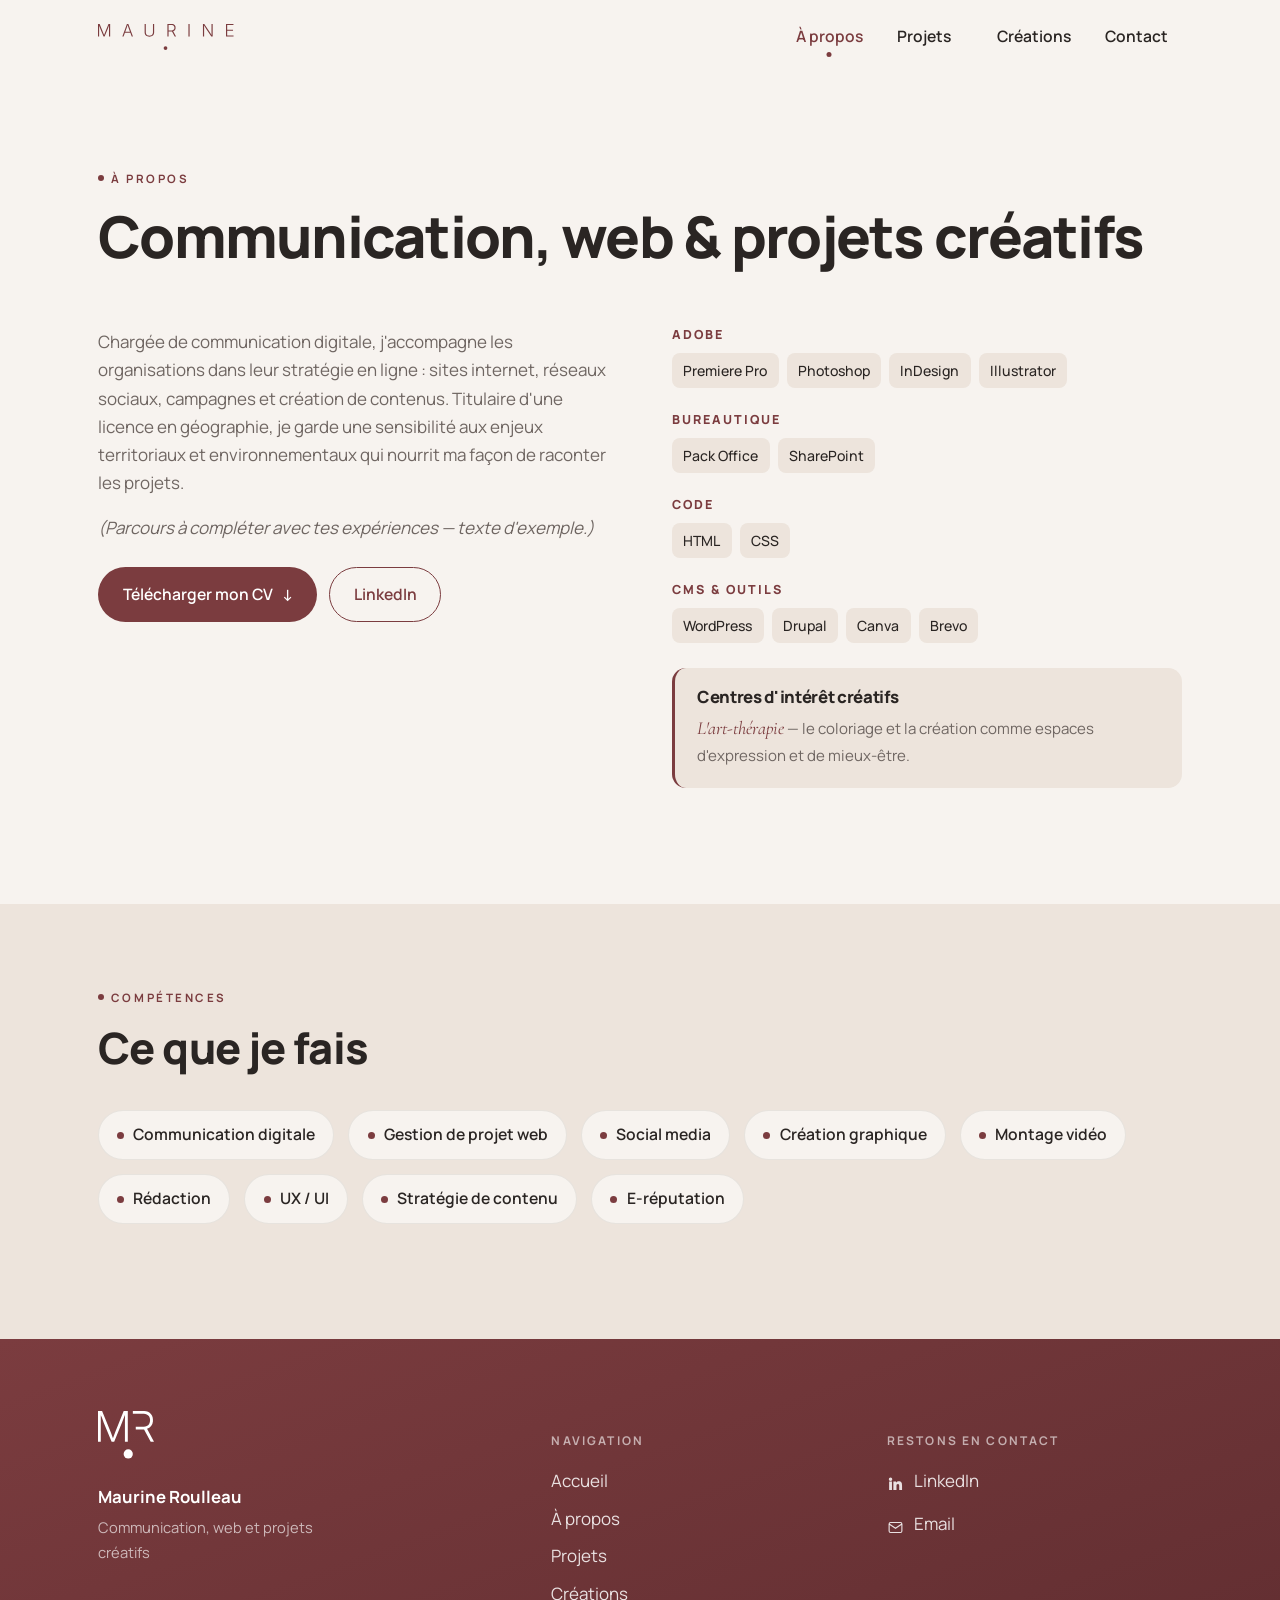
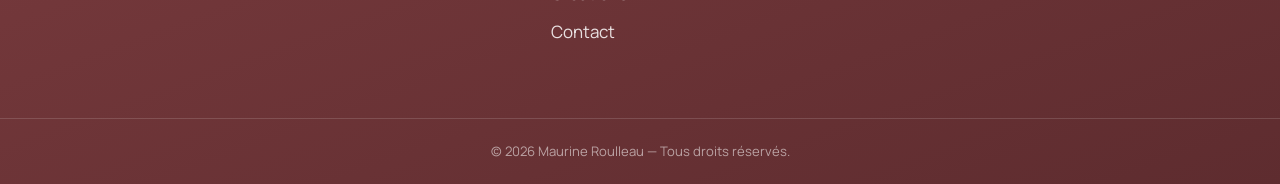
==== apropos.html @ 630b0092 "Add files via upload" ====
<!DOCTYPE html>
<html lang="fr">
<head>
<meta charset="UTF-8">
<meta name="viewport" content="width=device-width, initial-scale=1.0">
<title>À propos — Maurine Roulleau</title>
<meta name="description" content="Parcours, compétences et outils de Maurine Roulleau.">
<link rel="preconnect" href="https://fonts.googleapis.com">
<link rel="preconnect" href="https://fonts.gstatic.com" crossorigin>
<link href="https://fonts.googleapis.com/css2?family=Manrope:wght@300;400;500;600;700;800&family=Cormorant+Garamond:ital,wght@0,500;1,400;1,500&display=swap" rel="stylesheet">
<link rel="stylesheet" href="assets/css/style.css">
</head>
<body data-page="apropos">
<header class="site">
  <nav class="nav" aria-label="Navigation principale">
    <a href="index.html" class="brand" aria-label="Maurine — accueil"><svg viewBox="0 0 778.06 149.21" role="img" aria-label="MAURINE"><g fill="currentColor"><circle cx="387.48" cy="138.43" r="10.77"/><path d="M63.1,21.96c0-4.61.43-8.37.01-12.86l-6.09,16.22-19.09,46.55c-2.04.32-3.88.22-6.01.07L13.21,26.83c-2.31-5.57-3.68-11.05-6.67-16.63l-.02,61.71c-2.16.23-4.16.18-6.52.04V.16C3.19-.07,6.3-.03,9.58.14l20.83,51.1,4.61,12.42,5.9-15.91L60.2.08l9.63.04v71.8c-2.27.22-4.28.15-6.71.05l-.02-50.01Z"/><path d="M658.2,71.86c-2.7.36-5.13.14-7.91.12l-27.12-40.26-14.26-22.41c-.4,5.56.21,10.24.21,15.5v47.1c-2.24.23-4.23.12-6.81.07l-.02-71.84c2.67-.22,5.07-.15,7.83-.03l30.77,45.88c3.82,5.7,7.13,11,10.74,17.07l-.28-18.45.04-44.45c2.28-.22,4.43-.2,6.8,0v71.71Z"/><path d="M185.76,50.72l-31.23-.07-7.76,21.35c-2.47.03-4.64.18-7.1-.1L166.04.07l8.04.09,26.5,71.77-7.09.08-7.73-21.29ZM183.48,44.52l-7.95-21.99-5.53-16.52-5.93,17.92-7.36,20.64,26.78-.05Z"/><path d="M315.56.21c2.22-.36,4.26-.15,6.74-.11l-.03,48.08c0,10.29-6.14,19.08-15.68,22.83-7.45,2.93-15.84,2.92-23.29,0-9.57-3.74-15.71-12.51-15.72-22.84l-.02-48.09c2.51-.06,4.53-.14,6.78.05l.11,48c.02,8.51,5.72,15.5,13.75,17.72,4.5,1.24,8.99,1.25,13.49,0,8.03-2.21,13.73-9.22,13.75-17.73l.11-47.93Z"/><path d="M775.02,38.71l-33.5.07-.05,27.07,36.46.13c.16,2.07.18,3.9,0,6.05h-43.21s-.04-71.99-.04-71.99h42.79c.13,2.19.14,4.03-.03,6.06l-35.99.11.05,26.34,33.48.04c.18,1.97.15,3.75.02,6.11Z"/><rect x="519.04" y=".04" width="6.76" height="72"/><path d="M447.89,71.92c-2.95.22-5.18.15-7.77.02l-15.52-28.83-19.41-.05-.12,28.89c-2.25.17-4.26.13-6.73.03l-.02-71.91,26.69.13c6.37.03,12.13,2.79,16.07,7.57,3.73,4.79,4.8,10.61,4.29,16.61-.7,8.21-5.84,14.81-13.77,17.35l16.3,30.2ZM436.59,30.25c3.05-5.77,2.85-12.46-.39-17.88-2.83-3.91-7.2-6.09-12.09-6.12l-19-.1v30.71s19.02-.07,19.02-.07c5.04-.02,9.59-2.26,12.46-6.55Z"/></g></svg></a>
    <ul class="nav-links" id="navLinks">
      <li><a class="nav-link active" href="apropos.html">À propos</a></li>
      <li class="has-mega"><a class="nav-link" href="projets.html" aria-haspopup="true">Projets <span class="caret"></span></a><div class="mega" role="menu" aria-label="Catégories de projets"><div class="mega-grid">
<a class="mega-item" href="projets.html#tag=web" role="menuitem"><span class="ic"><svg viewBox="0 0 24 24"><rect x="3" y="4" width="18" height="16" rx="2"/><path d="M3 9h18M7 6.5h.01"/></svg></span><h4>Web</h4><p>Sites internet, refontes, maquettes, audits…</p></a>
<a class="mega-item" href="projets.html#tag=comm" role="menuitem"><span class="ic"><svg viewBox="0 0 24 24"><path d="M4 5h16v11H8l-4 4V5z"/></svg></span><h4>Communication</h4><p>Campagnes, stratégie, projets institutionnels…</p></a>
<a class="mega-item" href="projets.html#tag=social" role="menuitem"><span class="ic"><svg viewBox="0 0 24 24"><circle cx="9" cy="8" r="3"/><path d="M3 20c0-3.3 2.7-6 6-6s6 2.7 6 6"/><circle cx="17.5" cy="8.5" r="2.2"/><path d="M17.5 13.3c2.3 0 4.2 1.9 4.2 4.2"/></svg></span><h4>Social media</h4><p>Gestion des réseaux, contenus, animation…</p></a>
<a class="mega-item" href="projets.html#tag=branding" role="menuitem"><span class="ic"><svg viewBox="0 0 24 24"><path d="M4 20c1.5-3 3-4 5-4 2.5 0 3-2 3-4l7-7-2-2-7 7c-2 0-4 .5-4 3 0 2-1 3.5-4 5z"/></svg></span><h4>Branding</h4><p>Identité visuelle, logos, chartes…</p></a>
<a class="mega-item" href="projets.html#tag=video" role="menuitem"><span class="ic"><svg viewBox="0 0 24 24"><rect x="3" y="5" width="18" height="14" rx="2"/><path d="M10 9l5 3-5 3z" fill="currentColor" stroke="none"/></svg></span><h4>Vidéo</h4><p>Montage, captation, tutoriels…</p></a>
<a class="mega-item" href="projets.html#tag=recherche" role="menuitem"><span class="ic"><svg viewBox="0 0 24 24"><path d="M4 5c2-1 4-1 6 0v14c-2-1-4-1-6 0zM20 5c-2-1-4-1-6 0v14c2-1 4-1 6 0z"/></svg></span><h4>Recherche</h4><p>Projets universitaires, expérimentations…</p></a>
<a class="mega-item" href="projets.html#tag=event" role="menuitem"><span class="ic"><svg viewBox="0 0 24 24"><rect x="3" y="5" width="18" height="16" rx="2"/><path d="M3 9h18M8 3v4M16 3v4"/></svg></span><h4>Event</h4><p>Événements, logistique, coordination…</p></a>
<div class="mega-all"><a href="projets.html">Voir tous les projets <span class="arrow">→</span></a></div>
</div></div></li>
      <li><a class="nav-link" href="creations.html">Créations</a></li>
      <li><a class="nav-link" href="contact.html">Contact</a></li>
    </ul>
    <button class="burger" id="burger" aria-label="Ouvrir le menu" aria-expanded="false"><svg viewBox="0 0 24 24" fill="none" stroke="currentColor" stroke-width="1.8"><path d="M4 7h16M4 12h16M4 17h16"/></svg></button>
  </nav>
</header>
<main>
<section class="page-head wrap">
  <div class="reveal"><p class="eyebrow">À propos</p><h1>Communication, web &amp; projets créatifs</h1></div>
</section>
<section class="section" style="padding-top:clamp(24px,4vw,40px)">
  <div class="wrap about about-grid">
    <div class="bio reveal">
      <p>Chargée de communication digitale, j'accompagne les organisations dans leur stratégie en ligne : sites internet, réseaux sociaux, campagnes et création de contenus. Titulaire d'une licence en géographie, je garde une sensibilité aux enjeux territoriaux et environnementaux qui nourrit ma façon de raconter les projets.</p>
      <p><em>(Parcours à compléter avec tes expériences — texte d'exemple.)</em></p>
      <div class="about-cta">
        <a href="cv-maurine-roulleau.pdf" class="btn" download>Télécharger mon CV <span class="arrow">↓</span></a>
        <a href="https://www.linkedin.com/" target="_blank" rel="noopener" class="btn btn--ghost">LinkedIn</a>
      </div>
    </div>
    <div class="tools reveal">
      <div class="tool-block"><h4>Adobe</h4><div class="tool-list"><span class="tool">Premiere Pro</span><span class="tool">Photoshop</span><span class="tool">InDesign</span><span class="tool">Illustrator</span></div></div>
      <div class="tool-block"><h4>Bureautique</h4><div class="tool-list"><span class="tool">Pack Office</span><span class="tool">SharePoint</span></div></div>
      <div class="tool-block"><h4>Code</h4><div class="tool-list"><span class="tool">HTML</span><span class="tool">CSS</span></div></div>
      <div class="tool-block"><h4>CMS &amp; outils</h4><div class="tool-list"><span class="tool">WordPress</span><span class="tool">Drupal</span><span class="tool">Canva</span><span class="tool">Brevo</span></div></div>
      <div class="interest"><h4>Centres d'intérêt créatifs</h4><p><span class="serif">L'art-thérapie</span> — le coloriage et la création comme espaces d'expression et de mieux-être.</p></div>
    </div>
  </div>
</section>
<section class="section" style="background:var(--beige);padding-top:clamp(48px,6vw,80px)">
  <div class="wrap on-beige">
    <div class="reveal"><p class="eyebrow">Compétences</p><div class="sec-head"><h2>Ce que je fais</h2></div></div>
    <div class="skill-grid reveal">
      <span class="skill">Communication digitale</span><span class="skill">Gestion de projet web</span>
      <span class="skill">Social media</span><span class="skill">Création graphique</span>
      <span class="skill">Montage vidéo</span><span class="skill">Rédaction</span>
      <span class="skill">UX / UI</span><span class="skill">Stratégie de contenu</span><span class="skill">E-réputation</span>
    </div>
  </div>
</section>
</main>
<footer class="site foot">
  <div class="wrap">
    <div class="foot-grid">
      <div>
        <div class="mr"><svg viewBox="0 0 131.22 111.42" role="img" aria-label="MR"><g fill="currentColor"><path d="M63.1,21.95c0-4.61.43-8.37.01-12.86l-6.09,16.22-19.09,46.55c-2.04.32-3.88.22-6.01.07L13.21,26.83c-2.31-5.57-3.68-11.05-6.67-16.63l-.02,61.71c-2.16.23-4.16.18-6.52.04V.16c3.18-.23,6.29-.19,9.57-.02l20.83,51.1,4.61,12.42,5.9-15.91L60.2.08l9.63.04v71.8c-2.27.22-4.28.15-6.71.05l-.02-50.01Z"/><path d="M114.92,41.72c7.93-2.54,13.07-9.14,13.77-17.35.51-6-.56-11.82-4.29-16.61C120.47,2.97,114.7.22,108.33.19l-26.69-.13v6.1h6.8l19,.1c4.88.03,9.26,2.21,12.09,6.12,3.24,5.42,3.43,12.1.39,17.88-2.87,4.29-7.42,6.53-12.46,6.55l-19.02.07.08,6.19,19.41.05,15.52,28.83c2.59.13,4.83.2,7.77-.02l-16.3-30.2Z"/><circle cx="70.87" cy="100.64" r="10.77"/></g></svg></div>
        <div class="name">Maurine Roulleau</div>
        <p class="role">Communication, web et projets créatifs</p>
      </div>
      <div><h5>Navigation</h5><ul><li><a href="index.html">Accueil</a></li><li><a href="apropos.html">À propos</a></li><li><a href="projets.html">Projets</a></li><li><a href="creations.html">Créations</a></li><li><a href="contact.html">Contact</a></li></ul></div>
      <div><h5>Restons en contact</h5><ul>
        <li><a href="https://www.linkedin.com/" target="_blank" rel="noopener"><span class="ic"><svg viewBox="0 0 24 24" fill="currentColor"><path d="M4.98 3.5A2.5 2.5 0 1 0 5 8.5a2.5 2.5 0 0 0-.02-5zM3 9h4v12H3zM9 9h3.8v1.7h.05c.53-1 1.8-2 3.7-2 4 0 4.7 2.6 4.7 6V21h-4v-5.3c0-1.3 0-2.9-1.8-2.9s-2.05 1.4-2.05 2.8V21H9z"/></svg></span>LinkedIn</a></li>
        <li><a href="mailto:maurine.roulleau@asso-croizat.org"><span class="ic"><svg viewBox="0 0 24 24" fill="none" stroke="currentColor" stroke-width="1.6"><rect x="3" y="5" width="18" height="14" rx="2"/><path d="M3 7l9 6 9-6"/></svg></span>Email</a></li>
      </ul></div>
    </div>
  </div>
  <div class="foot-bottom">© <span id="year"></span> Maurine Roulleau — Tous droits réservés.</div>
</footer>
<script src="assets/js/main.js"></script>
</body>
</html>
---- assets/css/style.css ----
/* ============================================================
   MAURINE ROULLEAU — Portfolio
   Feuille de style partagée (toutes les pages)
   ============================================================ */
:root{
  --bordeaux:#7B3C3F;
  --bordeaux-deep:#5E2C2F;
  --cream:#F7F3EF;
  --beige:#EDE4DC;
  --ink:#2A2523;
  --muted:#6F6662;
  --rose:#D9B8B1;

  --maxw:1180px;
  --pad:clamp(20px,5vw,48px);
  --radius:16px;
  --ease:cubic-bezier(.2,.7,.2,1);
  --header-h:74px;
}
*{box-sizing:border-box}
html{scroll-behavior:smooth}
body{
  margin:0;background:var(--cream);color:var(--ink);
  font-family:"Manrope",system-ui,-apple-system,Segoe UI,Roboto,sans-serif;
  font-size:17px;line-height:1.65;-webkit-font-smoothing:antialiased;
  text-rendering:optimizeLegibility;overflow-x:hidden;
}
a{color:inherit;text-decoration:none}
img{max-width:100%;display:block}
h1,h2,h3,h4{margin:0;line-height:1.1;font-weight:800;letter-spacing:-.02em}
p{margin:0 0 1em}
:focus-visible{outline:2.5px solid var(--bordeaux);outline-offset:3px;border-radius:4px}
.wrap{max-width:var(--maxw);margin:0 auto;padding-inline:var(--pad)}
.section{padding-block:clamp(64px,9vw,120px)}
.dot{display:inline-block;width:.42em;height:.42em;border-radius:50%;background:var(--bordeaux);vertical-align:baseline}

.eyebrow{display:inline-flex;align-items:center;gap:.6em;font-size:.72rem;font-weight:700;
  letter-spacing:.22em;text-transform:uppercase;color:var(--bordeaux);margin:0 0 1.1rem}
.eyebrow::before{content:"";width:6px;height:6px;border-radius:50%;background:var(--bordeaux)}

/* Boutons */
.btn{display:inline-flex;align-items:center;gap:.6em;font-weight:600;font-size:.98rem;
  padding:.85em 1.5em;border-radius:999px;cursor:pointer;border:1.5px solid transparent;
  transition:transform .25s var(--ease),background .25s var(--ease),box-shadow .25s var(--ease),color .25s var(--ease);
  background:var(--bordeaux);color:#fff}
.btn:hover{transform:translateY(-2px);box-shadow:0 12px 28px -12px rgba(94,44,47,.6)}
.btn--ghost{background:transparent;color:var(--bordeaux);border-color:var(--bordeaux)}
.btn--ghost:hover{background:var(--bordeaux);color:#fff}
.btn .arrow{transition:transform .25s var(--ease)}
.btn:hover .arrow{transform:translateX(3px)}

/* ===================== HEADER ===================== */
header.site{position:sticky;top:0;z-index:60;
  background:color-mix(in srgb,var(--cream) 82%,transparent);
  backdrop-filter:saturate(140%) blur(12px);-webkit-backdrop-filter:saturate(140%) blur(12px);
  border-bottom:1px solid transparent;transition:border-color .3s,background .3s}
header.site.scrolled{border-bottom-color:rgba(42,37,35,.10)}
.nav{max-width:var(--maxw);margin:0 auto;padding-inline:var(--pad);height:var(--header-h);
  display:flex;align-items:center;justify-content:space-between;gap:24px}
.brand{display:flex;align-items:center;color:var(--bordeaux)}
.brand svg{height:26px;width:auto}
.nav-links{display:flex;align-items:center;gap:6px;list-style:none;margin:0;padding:0}
.nav-link{display:inline-flex;align-items:center;gap:.4em;font-weight:600;font-size:.98rem;
  color:var(--ink);padding:.55em .9em;border-radius:999px;position:relative;transition:color .2s,background .2s}
.nav-link:hover,.nav-link:focus-visible,.nav-link.active{color:var(--bordeaux)}
.nav-link.active::after{content:"";position:absolute;left:50%;bottom:2px;transform:translateX(-50%);
  width:5px;height:5px;border-radius:50%;background:var(--bordeaux)}
.has-mega{position:static}
.has-mega > .nav-link .caret{width:5px;height:5px;border-radius:50%;background:var(--bordeaux);
  opacity:0;transform:translateY(4px);transition:opacity .25s,transform .25s}
.has-mega:hover > .nav-link .caret,.has-mega:focus-within > .nav-link .caret{opacity:1;transform:none}

/* Méga-menu */
.mega{position:absolute;left:0;right:0;top:calc(var(--header-h) - 1px);background:var(--cream);
  border-top:1px solid rgba(42,37,35,.08);box-shadow:0 30px 60px -30px rgba(42,37,35,.35);
  opacity:0;visibility:hidden;transform:translateY(-10px);
  transition:opacity .28s var(--ease),transform .28s var(--ease),visibility .28s;z-index:55}
.has-mega:hover .mega,.has-mega:focus-within .mega{opacity:1;visibility:visible;transform:none}
.mega-grid{max-width:var(--maxw);margin:0 auto;padding:clamp(28px,4vw,44px) var(--pad);
  display:grid;grid-template-columns:repeat(4,1fr);gap:28px 32px;align-items:start}
.mega-item{display:flex;flex-direction:column;gap:.5rem;padding:.4rem;border-radius:12px;transition:background .2s}
.mega-item:hover{background:var(--beige)}
.mega-item .ic{width:26px;height:26px;color:var(--bordeaux)}
.mega-item .ic svg{width:100%;height:100%;fill:none;stroke:currentColor;stroke-width:1.6}
.mega-item h4{font-size:.78rem;letter-spacing:.16em;text-transform:uppercase;color:var(--bordeaux);font-weight:700}
.mega-item p{font-size:.9rem;color:var(--muted);margin:0;line-height:1.45}
.mega-all{grid-column:4;display:flex;align-items:flex-end}
.mega-all a{display:inline-flex;align-items:center;gap:.5em;font-weight:700;color:var(--bordeaux)}
.mega-all a .arrow{transition:transform .25s var(--ease)}
.mega-all a:hover .arrow{transform:translateX(4px)}

.burger{display:none;background:none;border:0;cursor:pointer;padding:8px;color:var(--ink)}
.burger svg{width:26px;height:26px}

/* ===================== HERO (accueil) ===================== */
.hero{position:relative;padding-block:clamp(48px,8vw,96px) clamp(40px,6vw,72px)}
.hero-grid{display:grid;grid-template-columns:1.15fr .85fr;gap:clamp(32px,5vw,64px);align-items:center}
.hero .hello{font-size:1.05rem;color:var(--muted);margin-bottom:.6rem;font-weight:500}
.hero h1{font-size:clamp(2.4rem,6vw,4.2rem);font-weight:800;letter-spacing:-.03em;line-height:1.02;margin-bottom:1.2rem}
.hero h1 .accent{color:var(--bordeaux)}
.hero .lead{font-size:1.08rem;color:var(--muted);max-width:46ch;margin-bottom:2rem}
.hero-cta{display:flex;flex-wrap:wrap;gap:14px}

.portrait{position:relative;justify-self:center;width:min(100%,420px);aspect-ratio:1/1}
.portrait .glow{position:absolute;inset:-18% -12% -12% -8%;border-radius:50%;
  background:radial-gradient(60% 60% at 62% 42%,var(--rose),transparent 68%);
  filter:blur(34px);opacity:.85;z-index:0;animation:breathe 7s ease-in-out infinite}
.portrait .frame{position:relative;z-index:1;width:100%;height:100%;overflow:hidden;
  display:flex;align-items:flex-end;justify-content:center;
  -webkit-mask-image:radial-gradient(66% 72% at 52% 42%,#000 38%,rgba(0,0,0,.55) 68%,transparent 94%);
          mask-image:radial-gradient(66% 72% at 52% 42%,#000 38%,rgba(0,0,0,.55) 68%,transparent 94%)}
.portrait .frame img{width:100%;height:100%;object-fit:contain;object-position:center bottom}
@keyframes breathe{0%,100%{transform:scale(1);opacity:.8}50%{transform:scale(1.06);opacity:1}}

/* Titre de page (pages intérieures) */
.page-head{padding-block:clamp(48px,7vw,86px) clamp(8px,2vw,20px)}
.page-head h1{font-size:clamp(2.2rem,5.5vw,3.6rem);letter-spacing:-.03em}
.page-head .lead{color:var(--muted);max-width:52ch;margin-top:1rem;font-size:1.05rem}

/* ===================== STATS ===================== */
.stats{background:var(--beige)}
.stats-grid{display:grid;grid-template-columns:repeat(3,1fr);gap:24px;text-align:center;padding-block:clamp(32px,5vw,52px)}
.stat{position:relative}
.stat .n{font-size:clamp(2rem,5vw,3rem);font-weight:800;color:var(--bordeaux);letter-spacing:-.03em;line-height:1}
.stat .l{font-size:.82rem;letter-spacing:.14em;text-transform:uppercase;color:var(--muted);margin-top:.5rem;font-weight:600}
.stat + .stat::before{content:"";position:absolute;left:0;top:15%;height:70%;width:1px;background:rgba(42,37,35,.14)}

/* ===================== SECTION HEAD ===================== */
.sec-head{display:flex;justify-content:space-between;align-items:flex-end;gap:24px;margin-bottom:2.4rem;flex-wrap:wrap}
.sec-head h2{font-size:clamp(1.8rem,4vw,2.7rem)}
.sec-head .side{color:var(--bordeaux);font-weight:700;display:inline-flex;align-items:center;gap:.5em}
.sec-head .side .arrow{transition:transform .25s var(--ease)}
.sec-head .side:hover .arrow{transform:translateX(4px)}

/* ===================== COMPÉTENCES ===================== */
.skill-grid{display:flex;flex-wrap:wrap;gap:14px}
.skill{display:inline-flex;align-items:center;gap:.6em;background:var(--cream);
  border:1px solid rgba(42,37,35,.08);padding:.7em 1.15em;border-radius:999px;font-weight:600;font-size:.98rem;
  transition:transform .2s var(--ease),border-color .2s,box-shadow .2s}
.skill::before{content:"";width:7px;height:7px;border-radius:50%;background:var(--bordeaux);flex:none}
.skill:hover{transform:translateY(-3px);border-color:var(--rose);box-shadow:0 12px 24px -16px rgba(94,44,47,.5)}
.on-beige .skill{background:var(--cream)}

/* ===================== PROJETS ===================== */
.filters{display:flex;flex-wrap:wrap;gap:10px;margin-bottom:2.2rem}
.filter{border:1.4px solid rgba(42,37,35,.16);background:transparent;color:var(--muted);
  padding:.55em 1.15em;border-radius:999px;font-family:inherit;font-weight:600;font-size:.9rem;cursor:pointer;
  transition:all .2s var(--ease)}
.filter:hover{border-color:var(--bordeaux);color:var(--bordeaux)}
.filter[aria-pressed="true"]{background:var(--bordeaux);border-color:var(--bordeaux);color:#fff}

.proj-grid{display:grid;grid-template-columns:repeat(3,1fr);gap:24px}
.proj-grid.cols-4{grid-template-columns:repeat(4,1fr)}
.card{background:var(--beige);border-radius:var(--radius);overflow:hidden;cursor:pointer;
  border:1px solid rgba(42,37,35,.05);text-align:left;font-family:inherit;color:inherit;padding:0;
  display:flex;flex-direction:column;transition:transform .3s var(--ease),box-shadow .3s var(--ease)}
.card:hover{transform:translateY(-5px);box-shadow:0 24px 44px -26px rgba(94,44,47,.45)}
.card .thumb{aspect-ratio:16/10;position:relative;overflow:hidden;background:linear-gradient(135deg,var(--rose),var(--bordeaux))}
.card .thumb img{position:absolute;inset:0;width:100%;height:100%;object-fit:cover}
.card .thumb::after{content:"";position:absolute;inset:0;background:radial-gradient(80% 120% at 20% 10%,rgba(255,255,255,.18),transparent 60%)}
.card .body{padding:20px 20px 22px}
.card h3{font-size:1.18rem;margin-bottom:.5rem;letter-spacing:-.02em}
.card .desc{font-size:.92rem;color:var(--muted);margin-bottom:.9rem}
.card .tags{display:flex;flex-wrap:wrap;gap:6px}
.tag{font-size:.68rem;letter-spacing:.1em;text-transform:uppercase;font-weight:700;color:var(--bordeaux);
  background:var(--cream);border:1px solid rgba(123,60,63,.2);padding:.35em .7em;border-radius:999px}
.card.hide{display:none}
.empty-msg{color:var(--muted);padding:40px 0;font-style:italic}

/* ===================== CRÉATIONS (galerie) ===================== */
.creations-page{background:var(--cream)}
.cre-filters{margin-bottom:2rem}
.gallery{columns:3;column-gap:16px}
.gallery figure{break-inside:avoid;margin:0 0 16px;border-radius:12px;overflow:hidden;position:relative;
  background:var(--beige);cursor:zoom-in;transition:transform .3s var(--ease),box-shadow .3s var(--ease)}
.gallery figure:hover{transform:translateY(-4px);box-shadow:0 22px 40px -22px rgba(42,37,35,.4)}
.gallery figure img{width:100%;display:block}
.gallery figure.hide{display:none}

/* Lightbox */
.lightbox{position:fixed;inset:0;z-index:120;display:none;align-items:center;justify-content:center;padding:28px;
  background:rgba(42,37,35,.86);backdrop-filter:blur(4px)}
.lightbox.open{display:flex}
.lightbox img{max-width:92vw;max-height:88vh;border-radius:10px;box-shadow:0 30px 70px -20px rgba(0,0,0,.7)}
.lightbox .lb-close{position:absolute;top:20px;right:24px;width:46px;height:46px;border-radius:50%;
  background:rgba(255,255,255,.12);color:#fff;border:0;font-size:24px;cursor:pointer;display:flex;align-items:center;justify-content:center;transition:background .2s}
.lightbox .lb-close:hover{background:rgba(255,255,255,.25)}
.lightbox .lb-nav{position:absolute;top:50%;transform:translateY(-50%);width:52px;height:52px;border-radius:50%;
  background:rgba(255,255,255,.12);color:#fff;border:0;font-size:26px;cursor:pointer;display:flex;align-items:center;justify-content:center;transition:background .2s}
.lightbox .lb-nav:hover{background:rgba(255,255,255,.25)}
.lightbox .lb-prev{left:20px}.lightbox .lb-next{right:20px}

/* ===================== À PROPOS ===================== */
.about-grid{display:grid;grid-template-columns:1fr 1fr;gap:clamp(32px,5vw,64px);align-items:start}
.about .bio p{color:var(--muted);max-width:52ch}
.about-cta{display:flex;flex-wrap:wrap;gap:12px;margin-top:1.6rem}
.tool-block{margin-bottom:1.6rem}
.tool-block h4{font-size:.78rem;letter-spacing:.16em;text-transform:uppercase;color:var(--bordeaux);margin-bottom:.7rem}
.tool-list{display:flex;flex-wrap:wrap;gap:8px}
.tool{background:var(--beige);border-radius:8px;padding:.4em .8em;font-size:.88rem;font-weight:500}
.interest{margin-top:.4rem;padding:20px 22px;border-radius:14px;background:var(--beige);border-left:3px solid var(--bordeaux)}
.interest h4{font-size:1.05rem;margin-bottom:.4rem}
.interest p{margin:0;color:var(--muted);font-size:.94rem}
.interest .serif{font-family:"Cormorant Garamond",serif;font-style:italic;font-size:1.15rem;color:var(--bordeaux)}

/* ===================== CONTACT ===================== */
.contact-grid{display:grid;grid-template-columns:.9fr 1.1fr;gap:clamp(32px,5vw,56px);align-items:start}
.contact .lead{color:var(--muted);max-width:40ch;margin-bottom:1.6rem}
.contact-links{display:flex;flex-direction:column;gap:12px;margin-top:1.4rem}
.contact-links a{display:inline-flex;align-items:center;gap:.7em;font-weight:600;color:var(--ink);transition:color .2s}
.contact-links a:hover{color:var(--bordeaux)}
.contact-links .ic{width:20px;height:20px;color:var(--bordeaux)}
form{display:grid;gap:14px}
.field{display:grid;gap:6px}
.field label{font-size:.82rem;font-weight:600;letter-spacing:.04em;color:var(--muted)}
.field input,.field textarea{font-family:inherit;font-size:1rem;color:var(--ink);background:var(--cream);
  border:1.4px solid rgba(42,37,35,.12);border-radius:12px;padding:.8em 1em;transition:border-color .2s,box-shadow .2s}
.field input:focus,.field textarea:focus{outline:none;border-color:var(--bordeaux);box-shadow:0 0 0 3px rgba(123,60,63,.12)}
.field textarea{resize:vertical;min-height:120px}

/* ===================== FOOTER ===================== */
footer.site{background:linear-gradient(160deg,var(--bordeaux),var(--bordeaux-deep));color:#fff}
.foot-grid{display:grid;grid-template-columns:1.4fr 1fr 1fr;gap:40px;padding-block:clamp(48px,7vw,72px)}
.foot .mr{width:56px;color:#fff;margin-bottom:16px}
.foot .mr svg{width:100%;height:auto;fill:currentColor}
.foot .name{font-weight:700;font-size:1.05rem}
.foot .role{color:rgba(255,255,255,.65);font-size:.92rem;max-width:24ch;margin-top:.3rem}
.foot h5{font-size:.75rem;letter-spacing:.18em;text-transform:uppercase;color:rgba(255,255,255,.6);margin-bottom:1rem}
.foot ul{list-style:none;margin:0;padding:0;display:grid;gap:.6rem}
.foot a{color:rgba(255,255,255,.85);transition:color .2s;display:inline-flex;align-items:center;gap:.6em}
.foot a:hover{color:#fff}
.foot .ic{width:17px;height:17px}
.foot-bottom{border-top:1px solid rgba(255,255,255,.14);padding-block:22px;text-align:center;font-size:.82rem;color:rgba(255,255,255,.55)}

/* Reveal */
.reveal{opacity:0;transform:translateY(22px);transition:opacity .7s var(--ease),transform .7s var(--ease)}
.reveal.in{opacity:1;transform:none}

/* ===================== RESPONSIVE ===================== */
@media(max-width:960px){
  .hero-grid{grid-template-columns:1fr;gap:40px}
  .portrait{order:-1;width:min(70%,300px)}
  .about-grid,.contact-grid{grid-template-columns:1fr}
  .proj-grid,.proj-grid.cols-4{grid-template-columns:repeat(2,1fr)}
  .gallery{columns:2}
  .mega-grid{grid-template-columns:repeat(2,1fr)}
  .mega-all{grid-column:auto}
  .foot-grid{grid-template-columns:1fr 1fr}
}
@media(max-width:640px){
  .nav-links{position:fixed;inset:var(--header-h) 0 auto 0;flex-direction:column;align-items:stretch;gap:0;
    background:var(--cream);border-bottom:1px solid rgba(42,37,35,.1);padding:12px var(--pad) 24px;
    transform:translateY(-120%);transition:transform .35s var(--ease);box-shadow:0 30px 40px -30px rgba(42,37,35,.4)}
  .nav-links.open{transform:none}
  .nav-link{padding:.9em 0;font-size:1.1rem;justify-content:space-between}
  .nav-link.active::after{display:none}
  .burger{display:inline-flex}
  .mega{position:static;opacity:1;visibility:visible;transform:none;box-shadow:none;border:0;background:transparent;display:none}
  .has-mega.expanded .mega{display:block}
  .mega-grid{grid-template-columns:1fr;padding:8px 0 12px}
  .proj-grid,.proj-grid.cols-4{grid-template-columns:1fr}
  .gallery{columns:1}
  .stats-grid{grid-template-columns:1fr;gap:32px}
  .stat + .stat::before{display:none}
  .foot-grid{grid-template-columns:1fr}
}
@media(prefers-reduced-motion:reduce){
  *{animation:none!important;transition:none!important;scroll-behavior:auto!important}
  .reveal{opacity:1;transform:none}
}
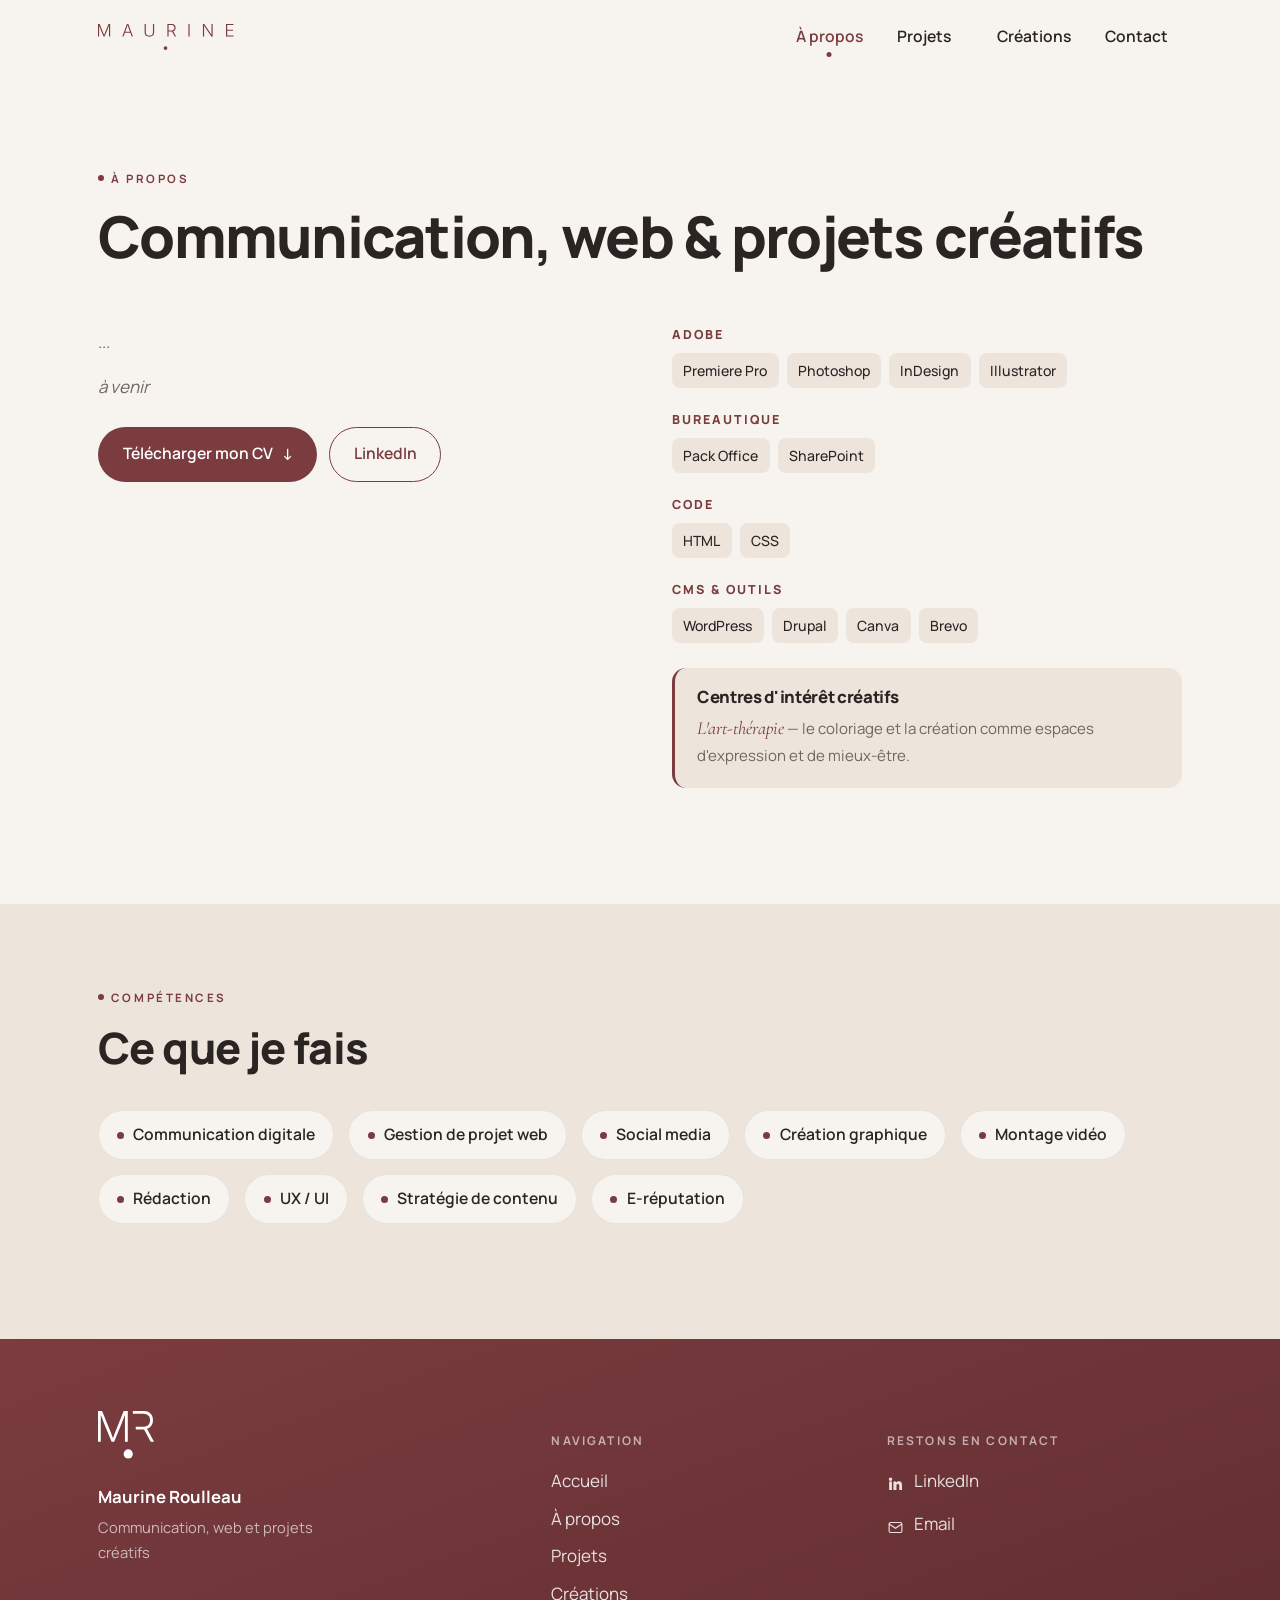
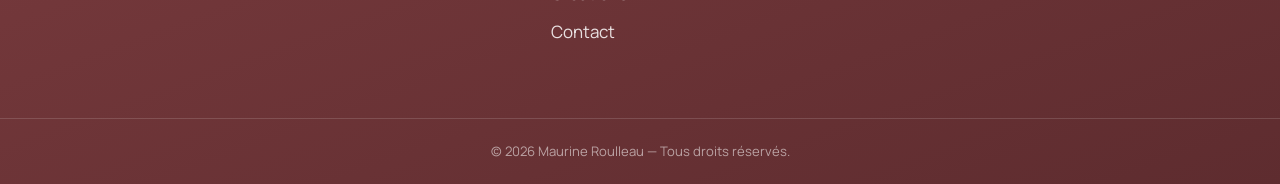
==== commit 2b68e29d: "Update apropos.html" ====
--- a/apropos.html
+++ b/apropos.html
@@ -39,8 +39,8 @@
 <section class="section" style="padding-top:clamp(24px,4vw,40px)">
   <div class="wrap about about-grid">
     <div class="bio reveal">
-      <p>Chargée de communication digitale, j'accompagne les organisations dans leur stratégie en ligne : sites internet, réseaux sociaux, campagnes et création de contenus. Titulaire d'une licence en géographie, je garde une sensibilité aux enjeux territoriaux et environnementaux qui nourrit ma façon de raconter les projets.</p>
-      <p><em>(Parcours à compléter avec tes expériences — texte d'exemple.)</em></p>
+      <p>...</p>
+      <p><em>à venir</em></p>
       <div class="about-cta">
         <a href="cv-maurine-roulleau.pdf" class="btn" download>Télécharger mon CV <span class="arrow">↓</span></a>
         <a href="https://www.linkedin.com/" target="_blank" rel="noopener" class="btn btn--ghost">LinkedIn</a>
@@ -78,7 +78,7 @@
       <div><h5>Navigation</h5><ul><li><a href="index.html">Accueil</a></li><li><a href="apropos.html">À propos</a></li><li><a href="projets.html">Projets</a></li><li><a href="creations.html">Créations</a></li><li><a href="contact.html">Contact</a></li></ul></div>
       <div><h5>Restons en contact</h5><ul>
         <li><a href="https://www.linkedin.com/" target="_blank" rel="noopener"><span class="ic"><svg viewBox="0 0 24 24" fill="currentColor"><path d="M4.98 3.5A2.5 2.5 0 1 0 5 8.5a2.5 2.5 0 0 0-.02-5zM3 9h4v12H3zM9 9h3.8v1.7h.05c.53-1 1.8-2 3.7-2 4 0 4.7 2.6 4.7 6V21h-4v-5.3c0-1.3 0-2.9-1.8-2.9s-2.05 1.4-2.05 2.8V21H9z"/></svg></span>LinkedIn</a></li>
-        <li><a href="mailto:maurine.roulleau@asso-croizat.org"><span class="ic"><svg viewBox="0 0 24 24" fill="none" stroke="currentColor" stroke-width="1.6"><rect x="3" y="5" width="18" height="14" rx="2"/><path d="M3 7l9 6 9-6"/></svg></span>Email</a></li>
+        <li><a href="mailto:maurine.roulleau@hotmail.fr"><span class="ic"><svg viewBox="0 0 24 24" fill="none" stroke="currentColor" stroke-width="1.6"><rect x="3" y="5" width="18" height="14" rx="2"/><path d="M3 7l9 6 9-6"/></svg></span>Email</a></li>
       </ul></div>
     </div>
   </div>
@@ -86,4 +86,4 @@
 </footer>
 <script src="assets/js/main.js"></script>
 </body>
-</html>+</html>
